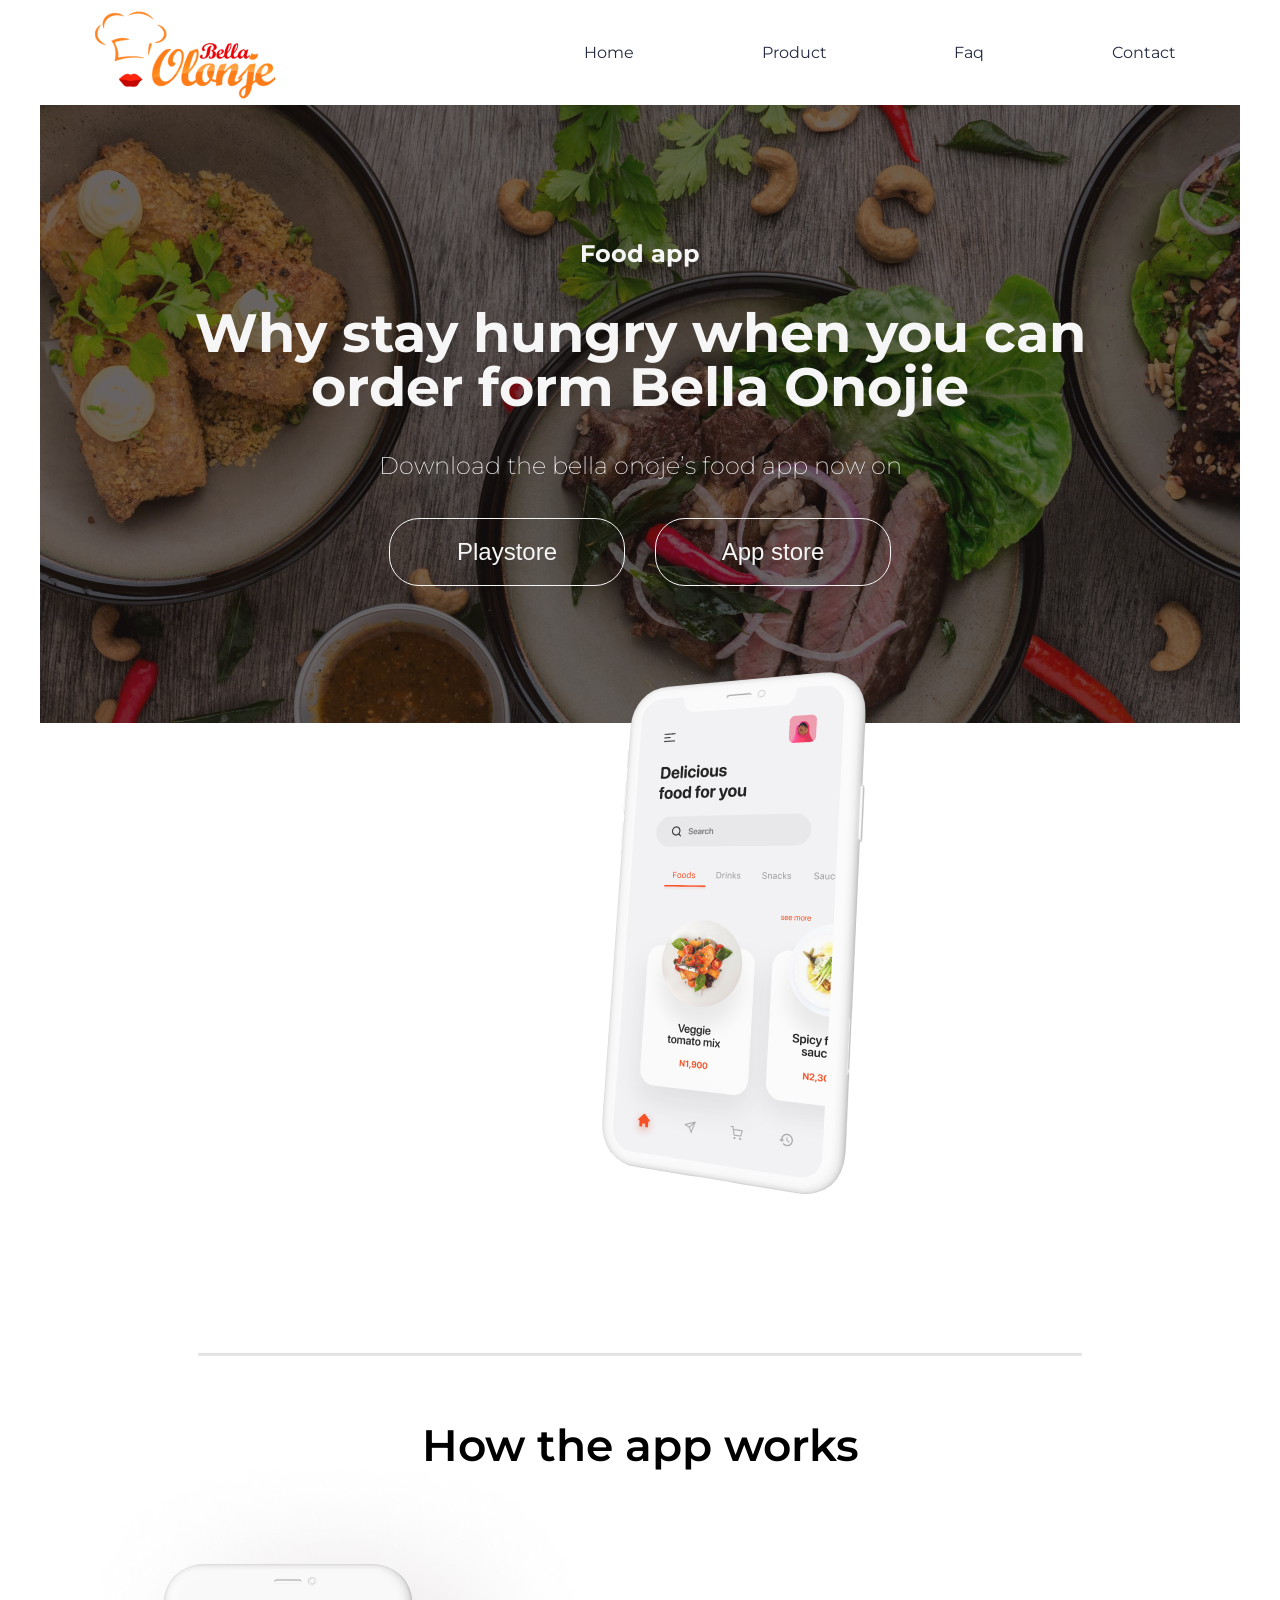
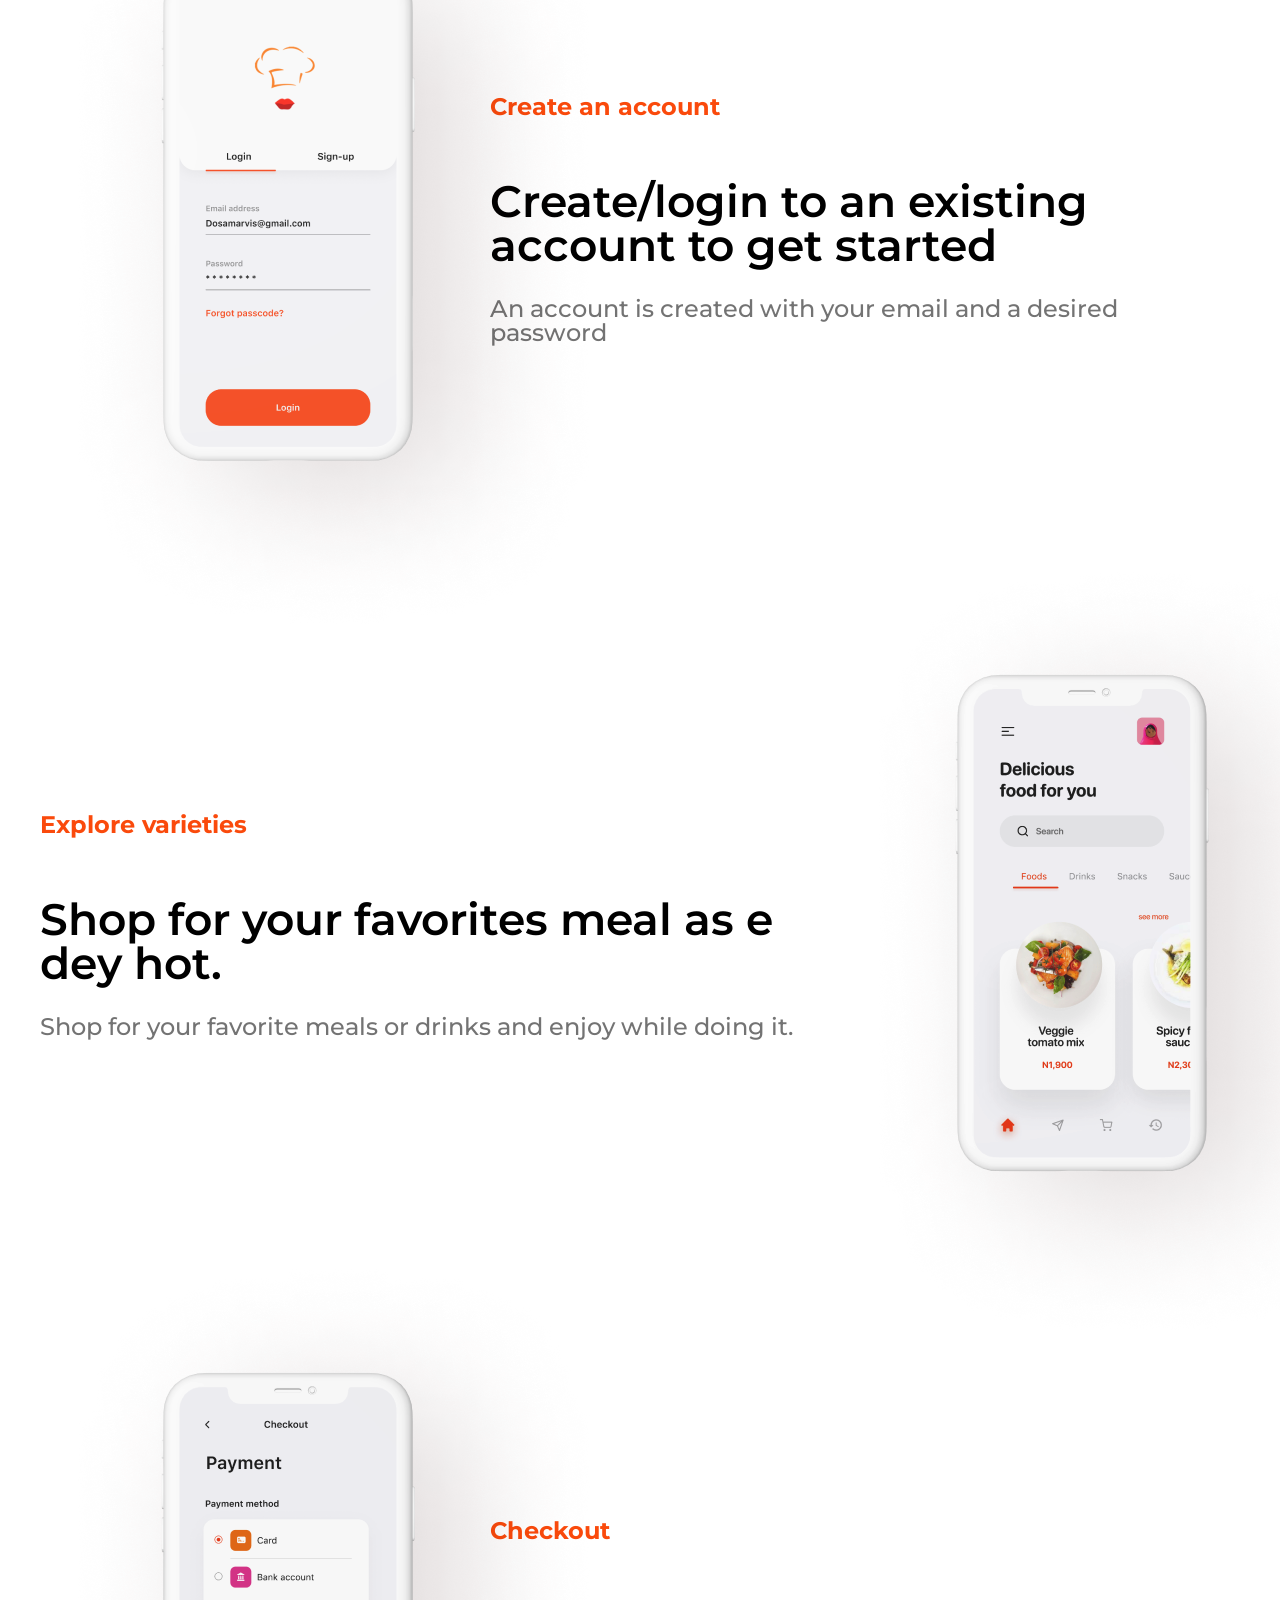
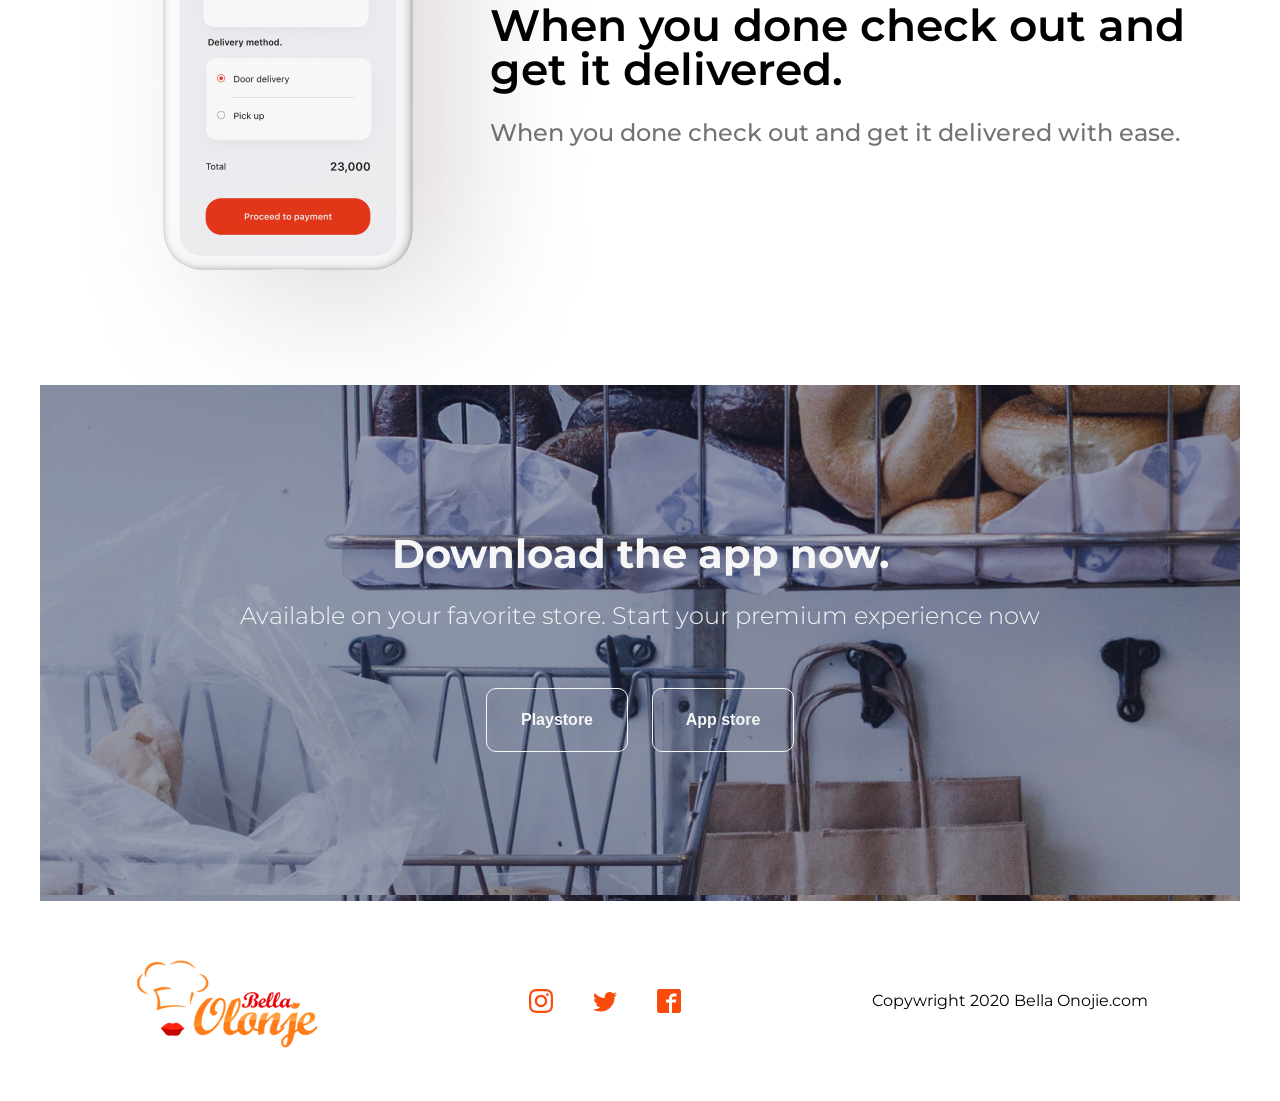
==== index.html @ a819b631 "add index.html" ====
<!DOCTYPE html>
<html lang="en">
  <head>
    <meta charset="UTF-8" />
    <meta name="viewport" content="width=device-width, initial-scale=1.0" />
    <link rel="icon" type="image/svg+xml" href="/b_assets/images/Icon.jpg" />
    <title>Bella Olonge</title>
    <link rel="preconnect" href="https://fonts.googleapis.com" />
    <link rel="preconnect" href="https://fonts.gstatic.com" crossorigin />
    <link
      href="https://fonts.googleapis.com/css2?family=Montserrat:wght@100;200;300;400;500;600&display=swap"
      rel="stylesheet"
    />
    <link rel="stylesheet" href="./b_assets/css/main.css" />
  </head>
  <body>
    <header>
      <div class="header_logo">
        <img src="./b_assets/images/logo.png" alt="" />
      </div>
      <div class="header_nav">
        <a href="./b.html" class="header_nav_link">Home</a>
        <a href="#" class="header_nav_link">Product</a>
        <a href="#" class="header_nav_link">Faq</a>
        <a href="#" class="header_nav_link">Contact</a>
      </div>
    </header>
    <div class="container">
      <section class="hero">
        <div class="hero_img_div">
          <h3 class="hero_h3">Food app</h3>
          <h1 class="hero_h1">
            Why stay hungry when you can order form Bella Onojie
          </h1>
          <h4 class="hero_h4">Download the bella onoje’s food app now on</h4>
          <div class="hero_div_btns">
            <button class="hero_btns">Playstore</button>
            <button class="hero_btns">App store</button>
          </div>
          <div class="div_phone1">
            <img src="./b_assets/images/phone1.png" alt="" />
          </div>
          <div class="div_phone2">
            <img src="/b_assets/images/phone2.png" alt="" />
          </div>
        </div>
      </section>
      <section class="about">
        <div class="image_line">
          <img src="/b_assets/images/line.png" alt="" />
        </div>
        <h2 class="about_h2">How the app works</h2>
        <ul class="about_ul">
          <li class="about_li">
            <div class="about_li_img">
              <img
                src="/b_assets/images/screen1.png"
                alt="Screen"
                class="about_img"
              />
            </div>
            <div class="about_li_text">
              <h3 class="about_h3">Create an account</h3>
              <h2 class="about_h2">
                Create/login to an existing account to get started
              </h2>
              <h4 class="about_h4">
                An account is created with your email and a desired password
              </h4>
            </div>
          </li>
          <li class="about_li">
            <div class="about_li_img">
              <img
                src="/b_assets/images/screen2.png"
                alt="Screen"
                class="about_img"
              />
            </div>
            <div class="about_li_text" style="margin-left: 0">
              <h3 class="about_h3">Explore varieties</h3>
              <h2 class="about_h2">
                Shop for your favorites meal as e dey hot.
              </h2>
              <h4 class="about_h4">
                Shop for your favorite meals or drinks and enjoy while doing it.
              </h4>
            </div>
          </li>
          <li class="about_li">
            <div class="about_li_img">
              <img
                src="/b_assets/images/screen3.png"
                alt="Screen"
                class="about_img"
              />
            </div>
            <div class="about_li_text">
              <h3 class="about_h3">Checkout</h3>
              <h2 class="about_h2">
                When you done check out and get it delivered.
              </h2>
              <h4 class="about_h4">
                When you done check out and get it delivered with ease.
              </h4>
            </div>
          </li>
        </ul>
      </section>
      <section class="download">
        <div class="div_dowload">
          <h2 class="download_h2">Download the app now.</h2>
          <h4 class="download_h4">
            Available on your favorite store. Start your premium experience now
          </h4>
          <div class="download_btns">
            <button class="download_btn">Playstore</button>
            <button class="download_btn">App store</button>
          </div>
        </div>
      </section>
      <footer class="footer">
        <div class="footer_logo">
          <img src="./b_assets/images/logo.png" alt="" />
        </div>
        <div class="footer_links">
          <ul class="list-media">
            <li class="li-media">
              <a href="" class="media-btn">
                <svg class="media-svg" height="24px" width="24px">
                  <use href="b_assets/images/icons.svg#icon-instagram"></use>
                </svg>
              </a>
            </li>
            <li class="li-media">
              <a href="" class="media-btn">
                <svg class="media-svg" height="24px" width="24px">
                  <use href="b_assets/images/icons.svg#icon-twitter"></use>
                </svg>
              </a>
            </li>
            <li class="li-media">
              <a href="" class="media-btn">
                <svg class="media-svg" height="24px" width="24px">
                  <use href="b_assets/images/icons.svg#icon-facebook"></use>
                </svg>
              </a>
            </li>
          </ul>
        </div>
        <div class="footer_info"><p>Copywright 2020 Bella Onojie.com</p></div>
      </footer>
    </div>
  </body>
</html>
---- b_assets/css/main.css ----
html,
body,
div,
span,
applet,
object,
iframe,
h1,
h2,
h3,
h4,
h5,
h6,
p,
blockquote,
pre,
a,
abbr,
acronym,
address,
big,
cite,
code,
del,
dfn,
em,
img,
ins,
kbd,
q,
s,
samp,
small,
strike,
strong,
sub,
sup,
tt,
var,
b,
u,
i,
center,
dl,
dt,
dd,
ol,
ul,
li,
fieldset,
form,
label,
legend,
table,
caption,
tbody,
tfoot,
thead,
tr,
th,
td,
article,
aside,
canvas,
details,
embed,
figure,
figcaption,
footer,
header,
hgroup,
menu,
nav,
output,
ruby,
section,
summary,
time,
mark,
audio,
video {
  margin: 0;
  padding: 0;
  border: 0;
  font-size: 100%;
  vertical-align: baseline;
}
article,
aside,
details,
figcaption,
figure,
footer,
header,
hgroup,
menu,
nav,
section {
  display: block;
}
body {
  line-height: 1;
  font-family: "Montserrat", sans-serif;
}
ol,
ul {
  list-style: none;
}
blockquote,
q {
  quotes: none;
}
blockquote:before,
blockquote:after,
q:before,
q:after {
  content: "";
  content: none;
}
table {
  border-collapse: collapse;
  border-spacing: 0;
}

.container {
  padding: 0 20px 0 20px;
  margin-left: auto;
  margin-right: auto;
  max-width: 1200px;
}

header {
  display: flex;
  flex-direction: row;
  justify-content: space-between;
  margin-left: auto;
  margin-right: auto;
  max-width: 1200px;
}

.header_logo {
  margin: 0 20px 0 50px;
}

.header_nav {
  display: flex;
  flex-direction: row;
  justify-content: space-around;
  align-items: center;
  width: 60%;
}

.header_nav_link {
  text-decoration: none;
  color: #252b42;
  cursor: pointer;
  transition-property: color;
  transition-duration: 250ms;
  transition-timing-function: cubic-bezier(0.4, 0, 0.2, 1);
}

.header_nav_link:hover,
.header_nav_link:focus {
  color: #fa4a0c;
}

.hero {
  position: relative;
}

.hero_img_div {
  max-width: 1200px;
  height: 618px;
  background-image: url(/b_assets/images/hero.png);
  object-fit: contain;
  display: flex;
  flex-direction: column;
  justify-content: center;
  align-items: center;
}

.hero_h3 {
  margin-bottom: 40px;
  font-weight: 700;
  font-size: 24px;
  color: #f6f6f6;
}

.hero_h1 {
  margin-bottom: 40px;
  max-width: 937px;
  text-align: center;
  font-weight: 700;
  font-size: 54px;
  color: #f6f6f6;
}

.hero_h4 {
  font-weight: 200;
  font-size: 24px;
  color: #f6f6f6;
}

.hero_div_btns {
  margin-top: 40px;
  display: flex;
}

.hero_btns {
  width: 236px;
  height: 68px;
  background-color: transparent;
  color: #f6f6f6;
  font-size: 24px;
  font-weight: 500;
  border-radius: 30px;
  border: 1px solid #f6f6f6;
  cursor: pointer;
  z-index: 3;
  transition-property: background-color;
  transition-duration: 250ms;
  transition-timing-function: cubic-bezier(0.4, 0, 0.2, 1);
}

.hero_btns:not(:last-child) {
  margin-right: 30px;
}

.hero_btns:hover,
.hero_btns:focus {
  background-color: #fa4a0c;
  border: 1px solid #fa4a0c;
}

.div_phone1 {
  width: 456px;
  height: 560px;
  position: absolute;
  bottom: -320px;
  left: 100px;
  z-index: 2;
  opacity: 0;
  transition: 1s;
  margin-right: 130px;
}

.hero:hover .div_phone1{
  opacity: 1;
  left: 188px;
}

.div_phone2 {
  width: 456px;
  height: 860px;
  position: absolute;
  bottom: -800px;
  right: 192px;
  z-index: 1;
}

.about {
  margin-top: 620px;
  position: relative;
  display: flex;
  flex-direction: column;
  justify-content: center;
}

.image_line {
  align-self: center;
  margin-left: auto;
  margin-right: auto;
  width: 884px;
  height: 20px;
  top: 0;
  left: 0;
}

.about_h2 {
  margin-top: 60px;
  align-self: center;
  margin-left: auto;
  margin-right: auto;
  font-weight: 600;
  font-size: 44px;
}

.about_ul {
  padding: 0;
}

.about_li {
  display: flex;
  flex-direction: row;
  justify-content: space-around;
  align-items: center;
  height: 706px;
  width: 1200px;
}

.about_li:nth-child(2) {
  display: flex;
  flex-direction: row-reverse;
  align-items: center;
  justify-content: flex-start;
  width: 1200px;
}

.about_li_img {
  position: relative;
  object-fit: cover;
  height: 525px;
  width: 390px;
  margin-bottom: 260px;
  animation-name: aboutPhoneImg;
  animation-duration: 2s;
  animation-timing-function: linear;
  animation-iteration-count: infinite;
  animation-direction: alternate;
}

@keyframes aboutPhoneImg {
  0% {
    top: 0;
  }
  100% {
    top: 50px;
  }
}

.about_li_text {
  flex-grow: 1;
  margin-left: 60px;
}

.about_h3 {
  color: #fa4a0c;
  font-weight: 700;
  font-size: 24px;
}

.about_h4 {
  margin-top: 30px;
  color: #737373;
  font-weight: 500;
  font-size: 24px;
}

.div_dowload {
  max-width: 1200px;
  height: 516px;
  background-image: url(/b_assets/images/dowload.png);
  object-fit: contain;
  display: flex;
  flex-direction: column;
  justify-content: center;
  align-items: center;
}

.download_h2 {
  margin-bottom: 30px;
  color: #f6f6f6;
  font-weight: 700;
  font-size: 40px;
}

.download_h4 {
  margin-bottom: 60px;
  color: #f6f6f6;
  font-weight: 300;
  font-size: 24px;
}

.download_btn {
  width: 142px;
  height: 64px;
  background-color: transparent;
  border-radius: 10px;
  border: 1px solid #f6f6f6;
  color: #f6f6f6;
  font-size: 16px;
  font-weight: 700;
  cursor: pointer;
  transition-property: background-color;
  transition-duration: 250ms;
  transition-timing-function: cubic-bezier(0.4, 0, 0.2, 1);
}

.download_btn:not(:last-child) {
  margin-right: 20px;
}

.download_btn:hover,
.download_btn:focus {
  background-color: #fa4a0c;
  border: 1px solid #fa4a0c;
}

.footer {
  display: flex;
  flex-direction: row;
  justify-content: space-around;
  align-items: center;
  height: 200px;
}

.list-media {
  display: flex;
  flex-direction: row;
  align-items: center;
  justify-content: center;
  padding: 0;
  margin: 0;
}

.li-media {
  height: 40px;
  width: 40px;
}

.li-media:not(:last-child) {
  margin-right: 24px;
}

.media-svg {
  display: block;
  background-position: center;
  background-size: contain;
  border: 0;
  fill: currentColor;
}
.media-btn {
  display: flex;
  align-items: center;
  justify-content: center;
  height: 100%;
  width: 100%;
  border: 0;
  cursor: pointer;
  padding: 0;
  background: rgba(255, 255, 255, 0.1);
  border-radius: 50%;
  color: #fa4a0c;
  transition-property: background-color;
  transition-duration: 250ms;
  transition-timing-function: cubic-bezier(0.4, 0, 0.2, 1);
}

.media-btn:hover,
.media-btn:focus {
  background: #fa4a0c;
  color: #f6f6f6;
}

.svg {
  display: block;
  background-position: center;
  background-size: contain;
  border: 0;
  fill: currentColor;
}
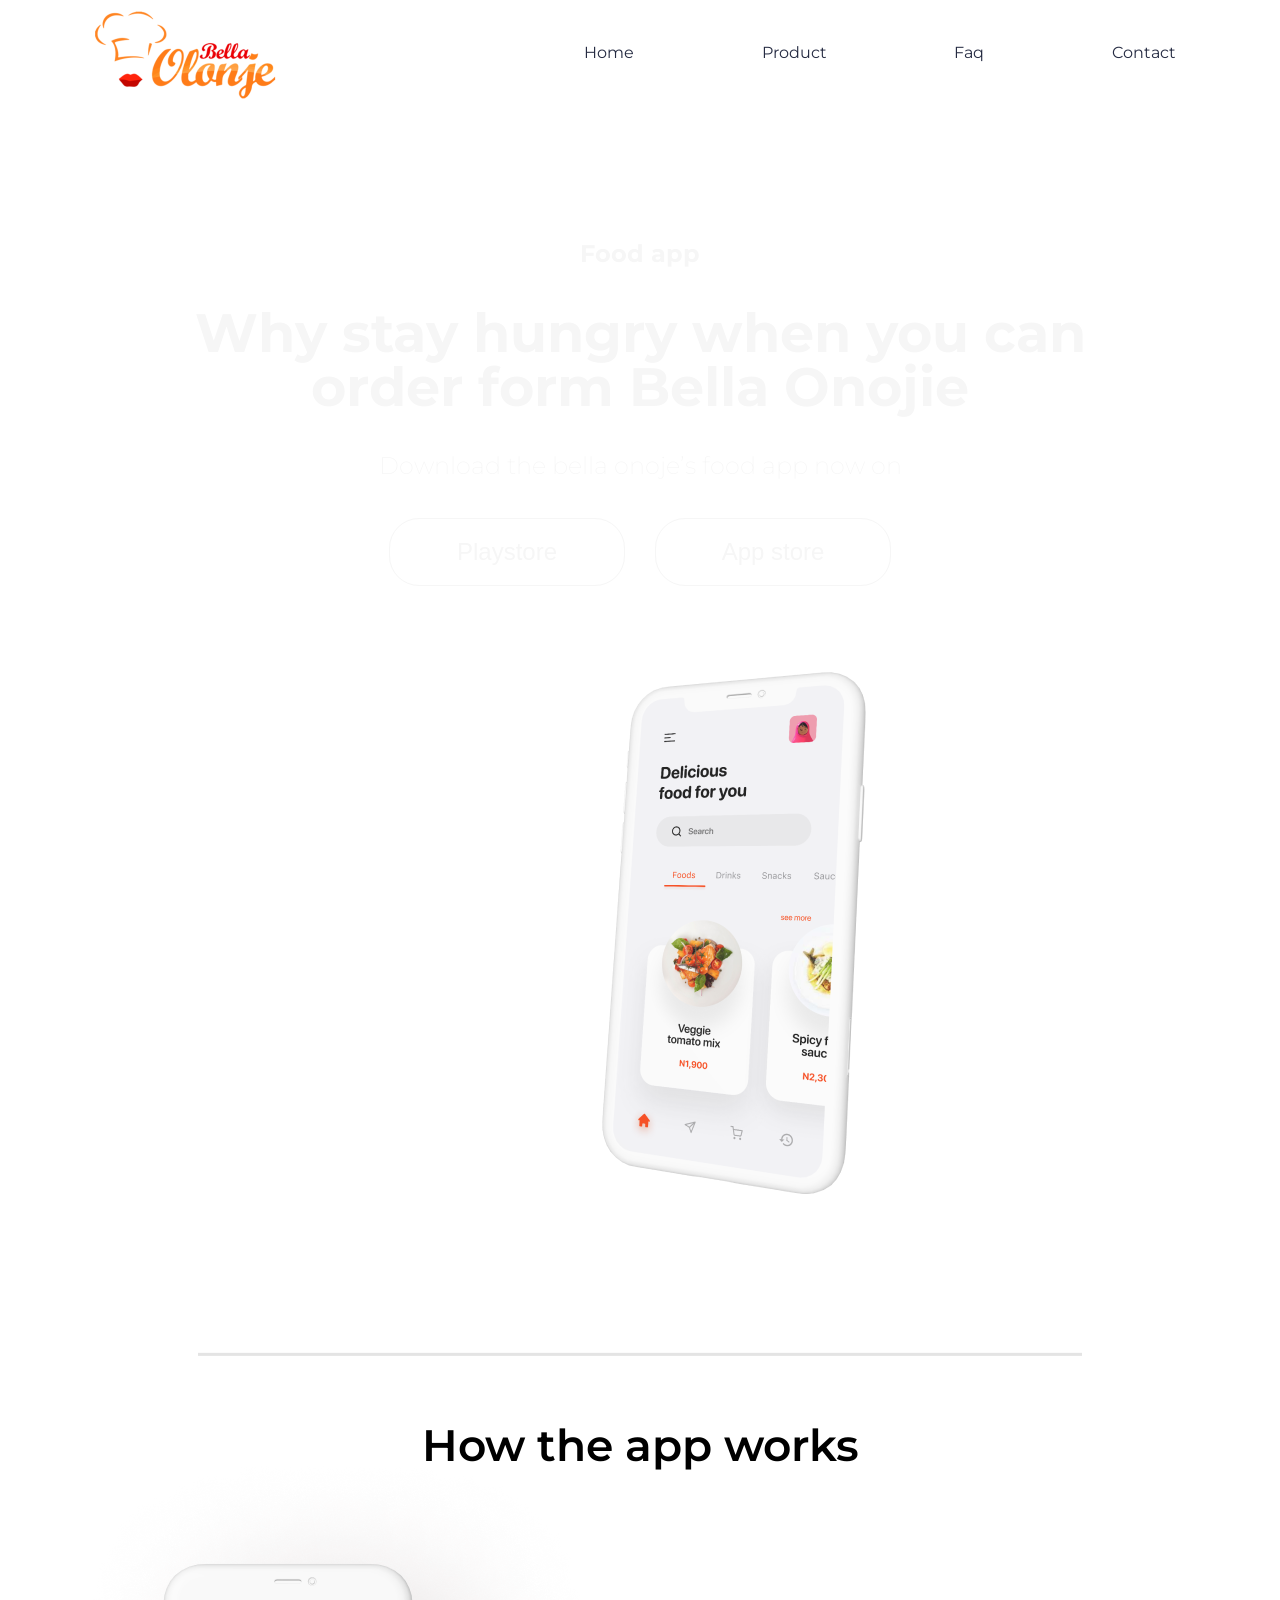
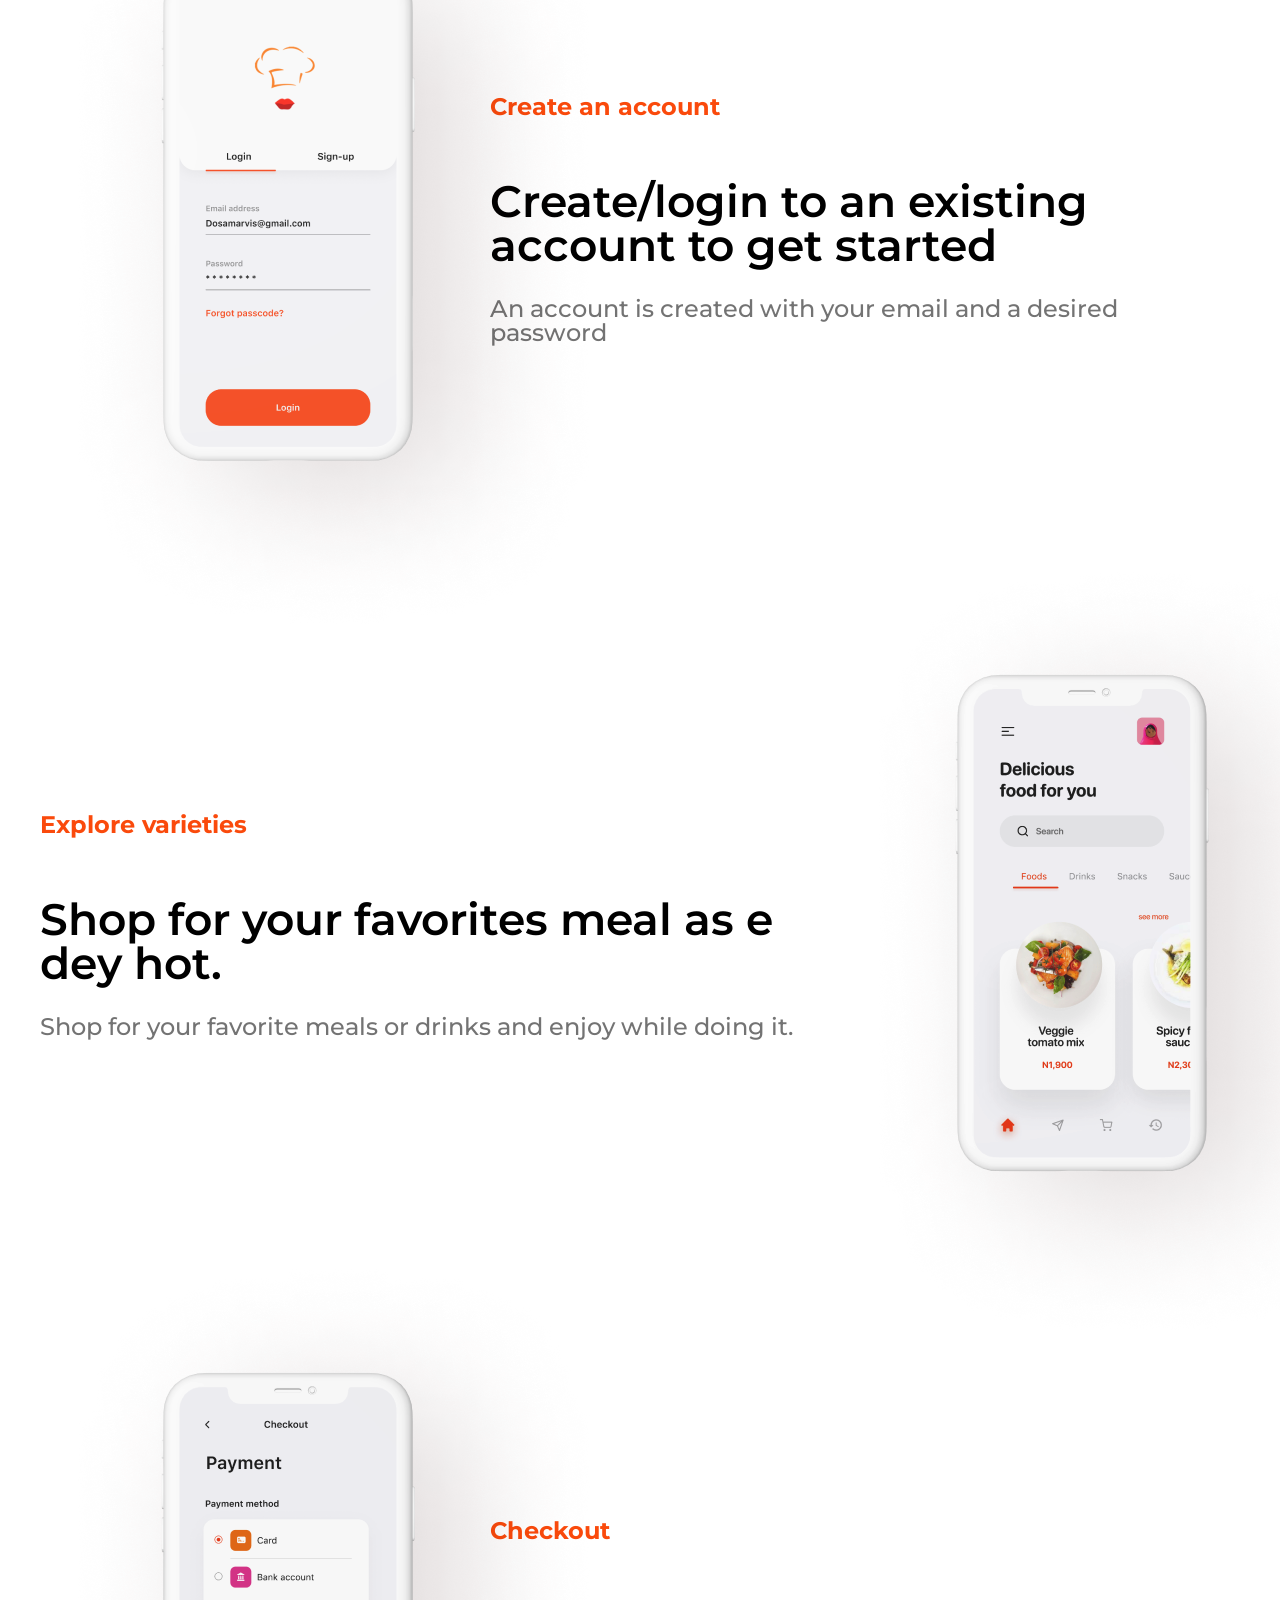
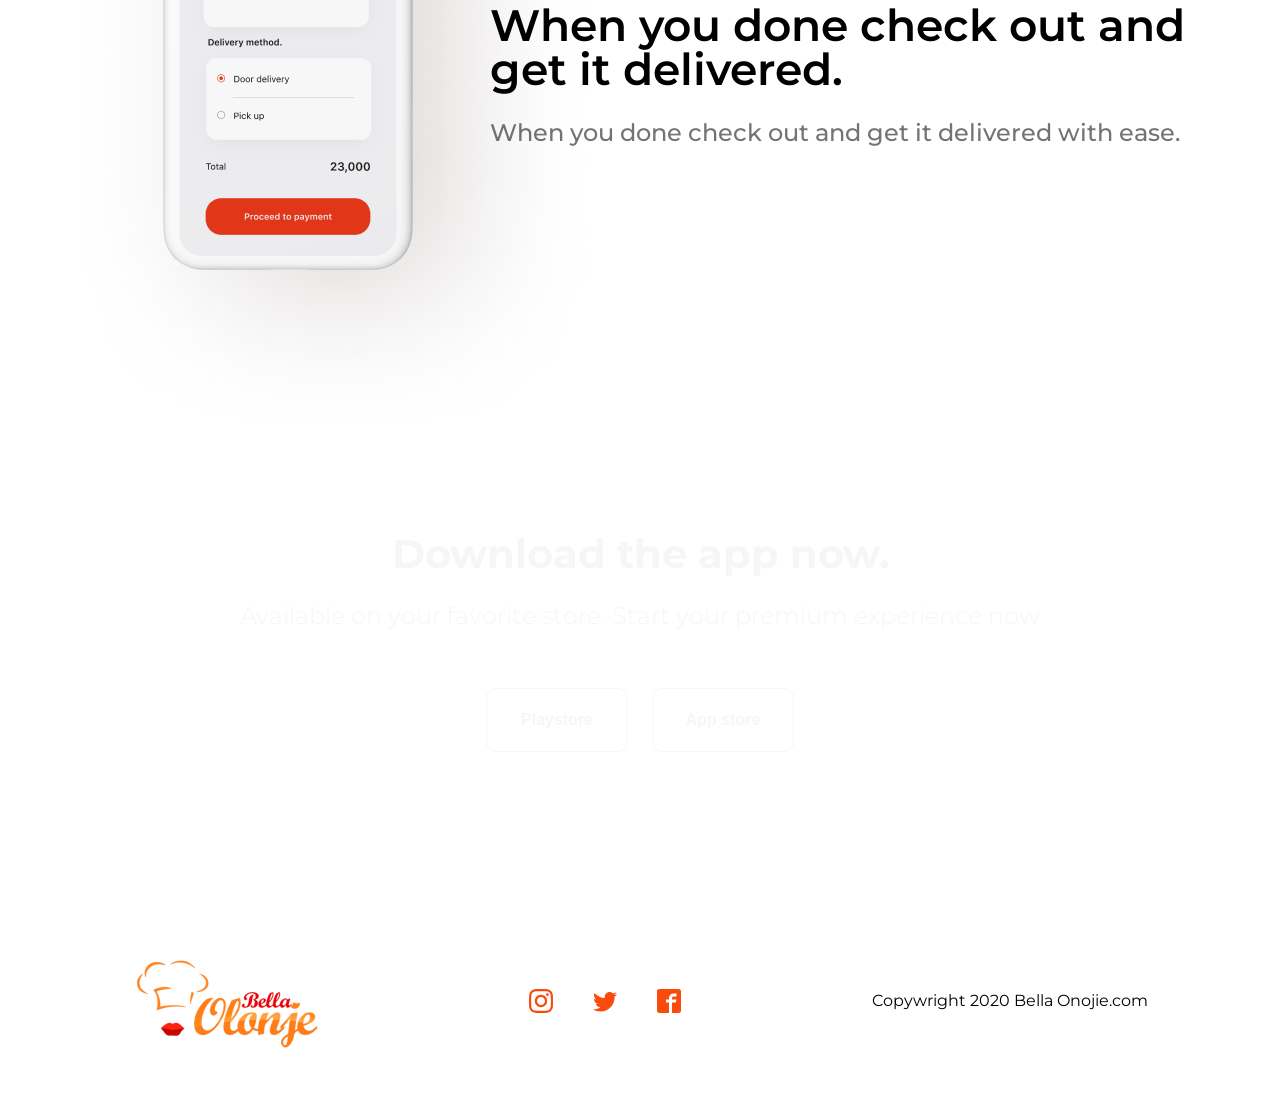
==== commit f7e05141: "little fix paths update paths to images" ====
--- a/index.html
+++ b/index.html
@@ -3,7 +3,7 @@
   <head>
     <meta charset="UTF-8" />
     <meta name="viewport" content="width=device-width, initial-scale=1.0" />
-    <link rel="icon" type="image/svg+xml" href="/b_assets/images/Icon.jpg" />
+    <link rel="icon" type="image/svg+xml" href="./assets/images/Icon.jpg" />
     <title>Bella Olonge</title>
     <link rel="preconnect" href="https://fonts.googleapis.com" />
     <link rel="preconnect" href="https://fonts.gstatic.com" crossorigin />
@@ -11,12 +11,12 @@
       href="https://fonts.googleapis.com/css2?family=Montserrat:wght@100;200;300;400;500;600&display=swap"
       rel="stylesheet"
     />
-    <link rel="stylesheet" href="./b_assets/css/main.css" />
+    <link rel="stylesheet" href="./assets/css/main.css" />
   </head>
   <body>
     <header>
       <div class="header_logo">
-        <img src="./b_assets/images/logo.png" alt="" />
+        <img src="./assets/images/logo.png" alt="" />
       </div>
       <div class="header_nav">
         <a href="./b.html" class="header_nav_link">Home</a>
@@ -38,23 +38,23 @@
             <button class="hero_btns">App store</button>
           </div>
           <div class="div_phone1">
-            <img src="./b_assets/images/phone1.png" alt="" />
+            <img src="./assets/images/phone1.png" alt="" />
           </div>
           <div class="div_phone2">
-            <img src="/b_assets/images/phone2.png" alt="" />
+            <img src="./assets/images/phone2.png" alt="" />
           </div>
         </div>
       </section>
       <section class="about">
         <div class="image_line">
-          <img src="/b_assets/images/line.png" alt="" />
+          <img src="./assets/images/line.png" alt="" />
         </div>
         <h2 class="about_h2">How the app works</h2>
         <ul class="about_ul">
           <li class="about_li">
             <div class="about_li_img">
               <img
-                src="/b_assets/images/screen1.png"
+                src="./assets/images/screen1.png"
                 alt="Screen"
                 class="about_img"
               />
@@ -72,7 +72,7 @@
           <li class="about_li">
             <div class="about_li_img">
               <img
-                src="/b_assets/images/screen2.png"
+                src="./assets/images/screen2.png"
                 alt="Screen"
                 class="about_img"
               />
@@ -90,7 +90,7 @@
           <li class="about_li">
             <div class="about_li_img">
               <img
-                src="/b_assets/images/screen3.png"
+                src="./assets/images/screen3.png"
                 alt="Screen"
                 class="about_img"
               />
@@ -121,28 +121,28 @@
       </section>
       <footer class="footer">
         <div class="footer_logo">
-          <img src="./b_assets/images/logo.png" alt="" />
+          <img src="./assets/images/logo.png" alt="" />
         </div>
         <div class="footer_links">
           <ul class="list-media">
             <li class="li-media">
               <a href="" class="media-btn">
                 <svg class="media-svg" height="24px" width="24px">
-                  <use href="b_assets/images/icons.svg#icon-instagram"></use>
+                  <use href="assets/images/icons.svg#icon-instagram"></use>
                 </svg>
               </a>
             </li>
             <li class="li-media">
               <a href="" class="media-btn">
                 <svg class="media-svg" height="24px" width="24px">
-                  <use href="b_assets/images/icons.svg#icon-twitter"></use>
+                  <use href="assets/images/icons.svg#icon-twitter"></use>
                 </svg>
               </a>
             </li>
             <li class="li-media">
               <a href="" class="media-btn">
                 <svg class="media-svg" height="24px" width="24px">
-                  <use href="b_assets/images/icons.svg#icon-facebook"></use>
+                  <use href="assets/images/icons.svg#icon-facebook"></use>
                 </svg>
               </a>
             </li>
--- a/assets/css/main.css
+++ b/assets/css/main.css
@@ -0,0 +1,461 @@
+html,
+body,
+div,
+span,
+applet,
+object,
+iframe,
+h1,
+h2,
+h3,
+h4,
+h5,
+h6,
+p,
+blockquote,
+pre,
+a,
+abbr,
+acronym,
+address,
+big,
+cite,
+code,
+del,
+dfn,
+em,
+img,
+ins,
+kbd,
+q,
+s,
+samp,
+small,
+strike,
+strong,
+sub,
+sup,
+tt,
+var,
+b,
+u,
+i,
+center,
+dl,
+dt,
+dd,
+ol,
+ul,
+li,
+fieldset,
+form,
+label,
+legend,
+table,
+caption,
+tbody,
+tfoot,
+thead,
+tr,
+th,
+td,
+article,
+aside,
+canvas,
+details,
+embed,
+figure,
+figcaption,
+footer,
+header,
+hgroup,
+menu,
+nav,
+output,
+ruby,
+section,
+summary,
+time,
+mark,
+audio,
+video {
+  margin: 0;
+  padding: 0;
+  border: 0;
+  font-size: 100%;
+  vertical-align: baseline;
+}
+article,
+aside,
+details,
+figcaption,
+figure,
+footer,
+header,
+hgroup,
+menu,
+nav,
+section {
+  display: block;
+}
+body {
+  line-height: 1;
+  font-family: "Montserrat", sans-serif;
+}
+ol,
+ul {
+  list-style: none;
+}
+blockquote,
+q {
+  quotes: none;
+}
+blockquote:before,
+blockquote:after,
+q:before,
+q:after {
+  content: "";
+  content: none;
+}
+table {
+  border-collapse: collapse;
+  border-spacing: 0;
+}
+
+.container {
+  padding: 0 20px 0 20px;
+  margin-left: auto;
+  margin-right: auto;
+  max-width: 1200px;
+}
+
+header {
+  display: flex;
+  flex-direction: row;
+  justify-content: space-between;
+  margin-left: auto;
+  margin-right: auto;
+  max-width: 1200px;
+}
+
+.header_logo {
+  margin: 0 20px 0 50px;
+}
+
+.header_nav {
+  display: flex;
+  flex-direction: row;
+  justify-content: space-around;
+  align-items: center;
+  width: 60%;
+}
+
+.header_nav_link {
+  text-decoration: none;
+  color: #252b42;
+  cursor: pointer;
+  transition-property: color;
+  transition-duration: 250ms;
+  transition-timing-function: cubic-bezier(0.4, 0, 0.2, 1);
+}
+
+.header_nav_link:hover,
+.header_nav_link:focus {
+  color: #fa4a0c;
+}
+
+.hero {
+  position: relative;
+}
+
+.hero_img_div {
+  max-width: 1200px;
+  height: 618px;
+  background-image: url(./b_assets/images/hero.png);
+  object-fit: contain;
+  display: flex;
+  flex-direction: column;
+  justify-content: center;
+  align-items: center;
+}
+
+.hero_h3 {
+  margin-bottom: 40px;
+  font-weight: 700;
+  font-size: 24px;
+  color: #f6f6f6;
+}
+
+.hero_h1 {
+  margin-bottom: 40px;
+  max-width: 937px;
+  text-align: center;
+  font-weight: 700;
+  font-size: 54px;
+  color: #f6f6f6;
+}
+
+.hero_h4 {
+  font-weight: 200;
+  font-size: 24px;
+  color: #f6f6f6;
+}
+
+.hero_div_btns {
+  margin-top: 40px;
+  display: flex;
+}
+
+.hero_btns {
+  width: 236px;
+  height: 68px;
+  background-color: transparent;
+  color: #f6f6f6;
+  font-size: 24px;
+  font-weight: 500;
+  border-radius: 30px;
+  border: 1px solid #f6f6f6;
+  cursor: pointer;
+  z-index: 3;
+  transition-property: background-color;
+  transition-duration: 250ms;
+  transition-timing-function: cubic-bezier(0.4, 0, 0.2, 1);
+}
+
+.hero_btns:not(:last-child) {
+  margin-right: 30px;
+}
+
+.hero_btns:hover,
+.hero_btns:focus {
+  background-color: #fa4a0c;
+  border: 1px solid #fa4a0c;
+}
+
+.div_phone1 {
+  width: 456px;
+  height: 560px;
+  position: absolute;
+  bottom: -320px;
+  left: 100px;
+  z-index: 2;
+  opacity: 0;
+  transition: 1s;
+  margin-right: 130px;
+}
+
+.hero:hover .div_phone1{
+  opacity: 1;
+  left: 188px;
+}
+
+.div_phone2 {
+  width: 456px;
+  height: 860px;
+  position: absolute;
+  bottom: -800px;
+  right: 192px;
+  z-index: 1;
+}
+
+.about {
+  margin-top: 620px;
+  position: relative;
+  display: flex;
+  flex-direction: column;
+  justify-content: center;
+}
+
+.image_line {
+  align-self: center;
+  margin-left: auto;
+  margin-right: auto;
+  width: 884px;
+  height: 20px;
+  top: 0;
+  left: 0;
+}
+
+.about_h2 {
+  margin-top: 60px;
+  align-self: center;
+  margin-left: auto;
+  margin-right: auto;
+  font-weight: 600;
+  font-size: 44px;
+}
+
+.about_ul {
+  padding: 0;
+}
+
+.about_li {
+  display: flex;
+  flex-direction: row;
+  justify-content: space-around;
+  align-items: center;
+  height: 706px;
+  width: 1200px;
+}
+
+.about_li:nth-child(2) {
+  display: flex;
+  flex-direction: row-reverse;
+  align-items: center;
+  justify-content: flex-start;
+  width: 1200px;
+}
+
+.about_li_img {
+  position: relative;
+  object-fit: cover;
+  height: 525px;
+  width: 390px;
+  margin-bottom: 260px;
+  animation-name: aboutPhoneImg;
+  animation-duration: 2s;
+  animation-timing-function: linear;
+  animation-iteration-count: infinite;
+  animation-direction: alternate;
+}
+
+@keyframes aboutPhoneImg {
+  0% {
+    top: 0;
+  }
+  100% {
+    top: 50px;
+  }
+}
+
+.about_li_text {
+  flex-grow: 1;
+  margin-left: 60px;
+}
+
+.about_h3 {
+  color: #fa4a0c;
+  font-weight: 700;
+  font-size: 24px;
+}
+
+.about_h4 {
+  margin-top: 30px;
+  color: #737373;
+  font-weight: 500;
+  font-size: 24px;
+}
+
+.div_dowload {
+  max-width: 1200px;
+  height: 516px;
+  background-image: url(./b_assets/images/dowload.png);
+  object-fit: contain;
+  display: flex;
+  flex-direction: column;
+  justify-content: center;
+  align-items: center;
+}
+
+.download_h2 {
+  margin-bottom: 30px;
+  color: #f6f6f6;
+  font-weight: 700;
+  font-size: 40px;
+}
+
+.download_h4 {
+  margin-bottom: 60px;
+  color: #f6f6f6;
+  font-weight: 300;
+  font-size: 24px;
+}
+
+.download_btn {
+  width: 142px;
+  height: 64px;
+  background-color: transparent;
+  border-radius: 10px;
+  border: 1px solid #f6f6f6;
+  color: #f6f6f6;
+  font-size: 16px;
+  font-weight: 700;
+  cursor: pointer;
+  transition-property: background-color;
+  transition-duration: 250ms;
+  transition-timing-function: cubic-bezier(0.4, 0, 0.2, 1);
+}
+
+.download_btn:not(:last-child) {
+  margin-right: 20px;
+}
+
+.download_btn:hover,
+.download_btn:focus {
+  background-color: #fa4a0c;
+  border: 1px solid #fa4a0c;
+}
+
+.footer {
+  display: flex;
+  flex-direction: row;
+  justify-content: space-around;
+  align-items: center;
+  height: 200px;
+}
+
+.list-media {
+  display: flex;
+  flex-direction: row;
+  align-items: center;
+  justify-content: center;
+  padding: 0;
+  margin: 0;
+}
+
+.li-media {
+  height: 40px;
+  width: 40px;
+}
+
+.li-media:not(:last-child) {
+  margin-right: 24px;
+}
+
+.media-svg {
+  display: block;
+  background-position: center;
+  background-size: contain;
+  border: 0;
+  fill: currentColor;
+}
+.media-btn {
+  display: flex;
+  align-items: center;
+  justify-content: center;
+  height: 100%;
+  width: 100%;
+  border: 0;
+  cursor: pointer;
+  padding: 0;
+  background: rgba(255, 255, 255, 0.1);
+  border-radius: 50%;
+  color: #fa4a0c;
+  transition-property: background-color;
+  transition-duration: 250ms;
+  transition-timing-function: cubic-bezier(0.4, 0, 0.2, 1);
+}
+
+.media-btn:hover,
+.media-btn:focus {
+  background: #fa4a0c;
+  color: #f6f6f6;
+}
+
+.svg {
+  display: block;
+  background-position: center;
+  background-size: contain;
+  border: 0;
+  fill: currentColor;
+}
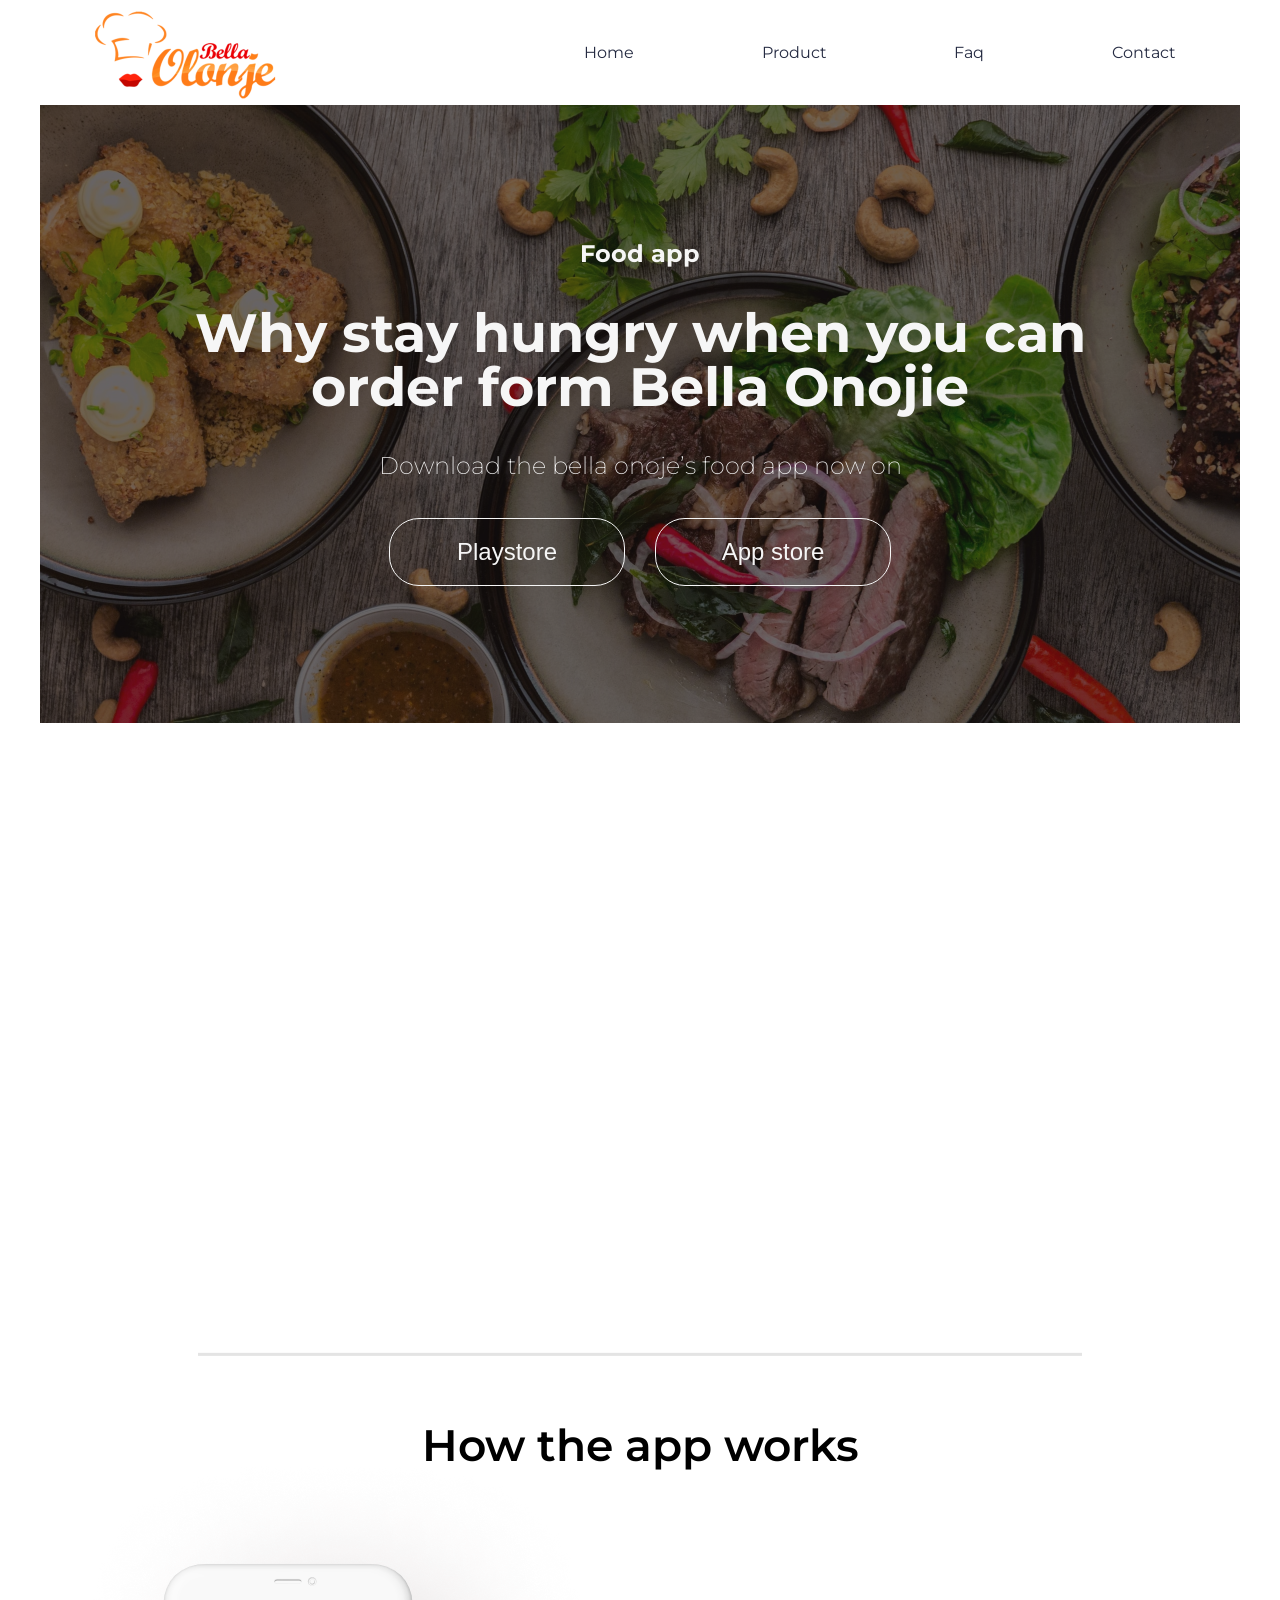
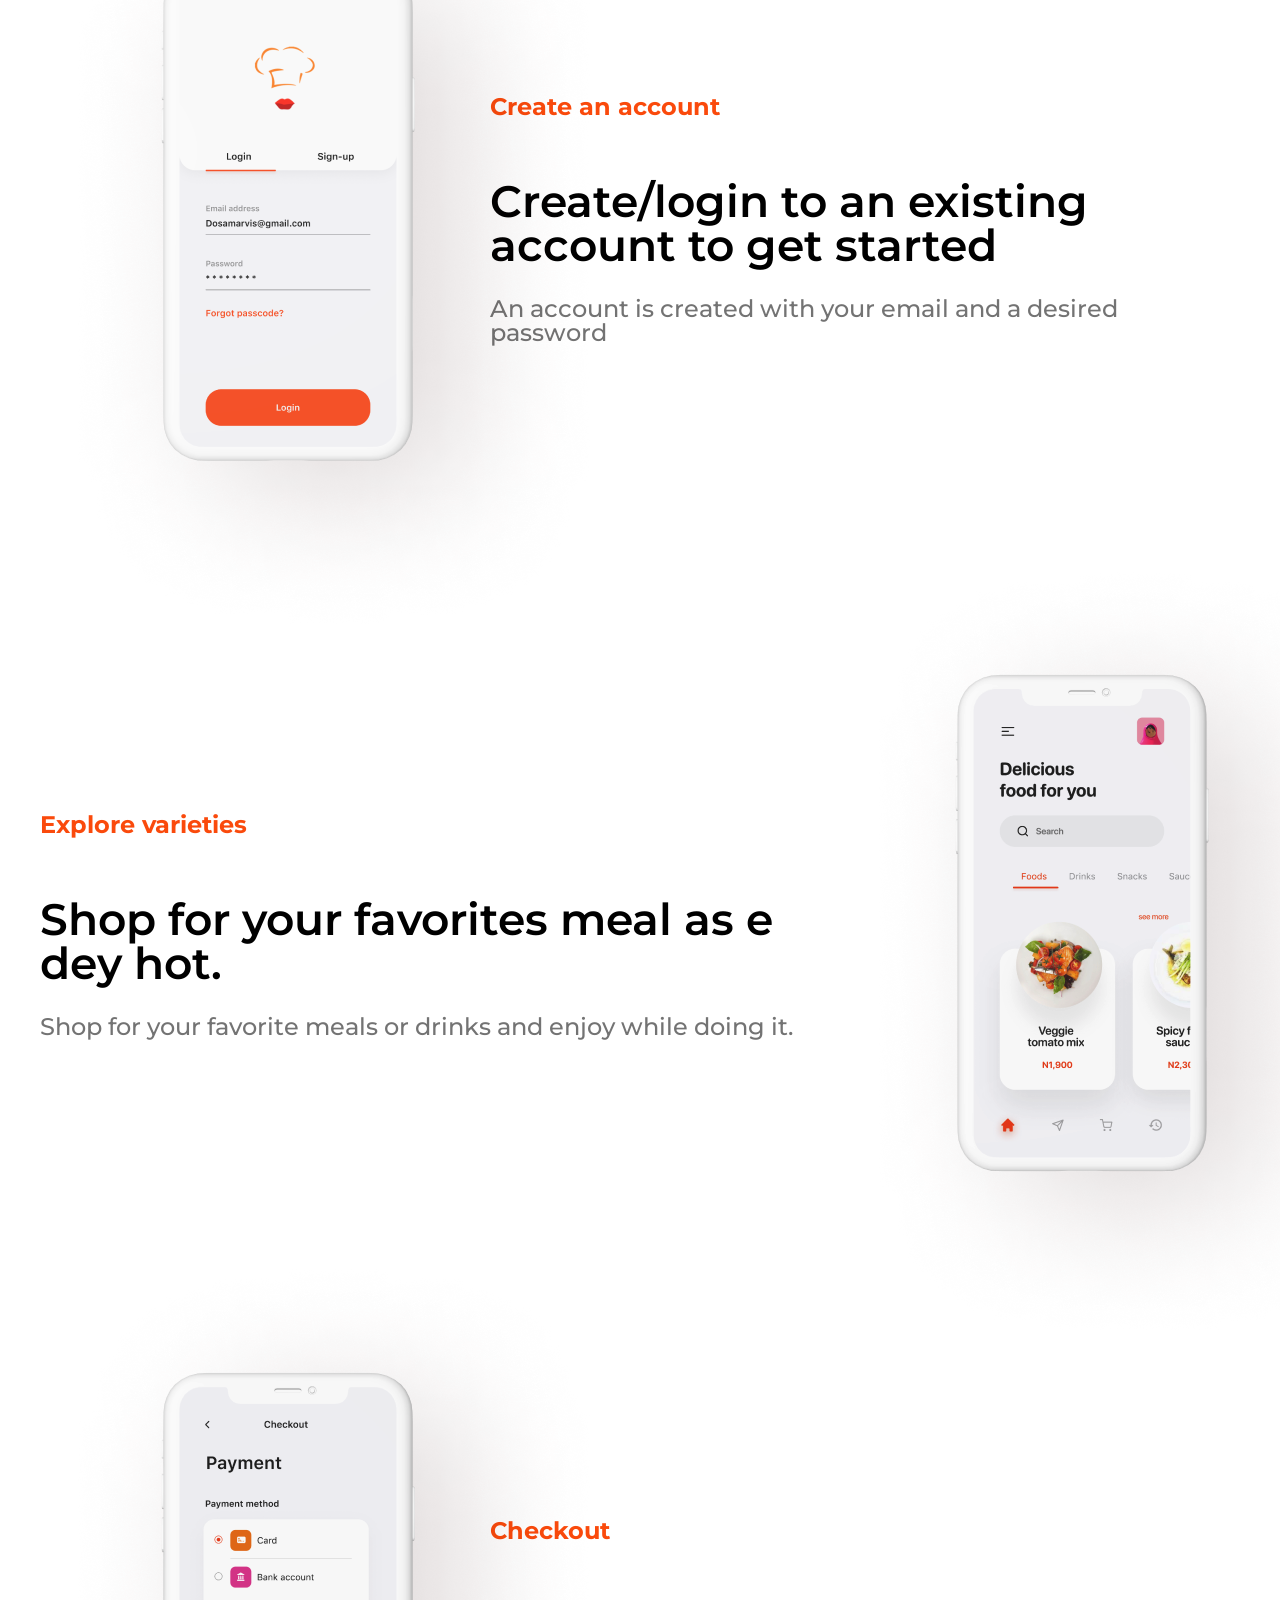
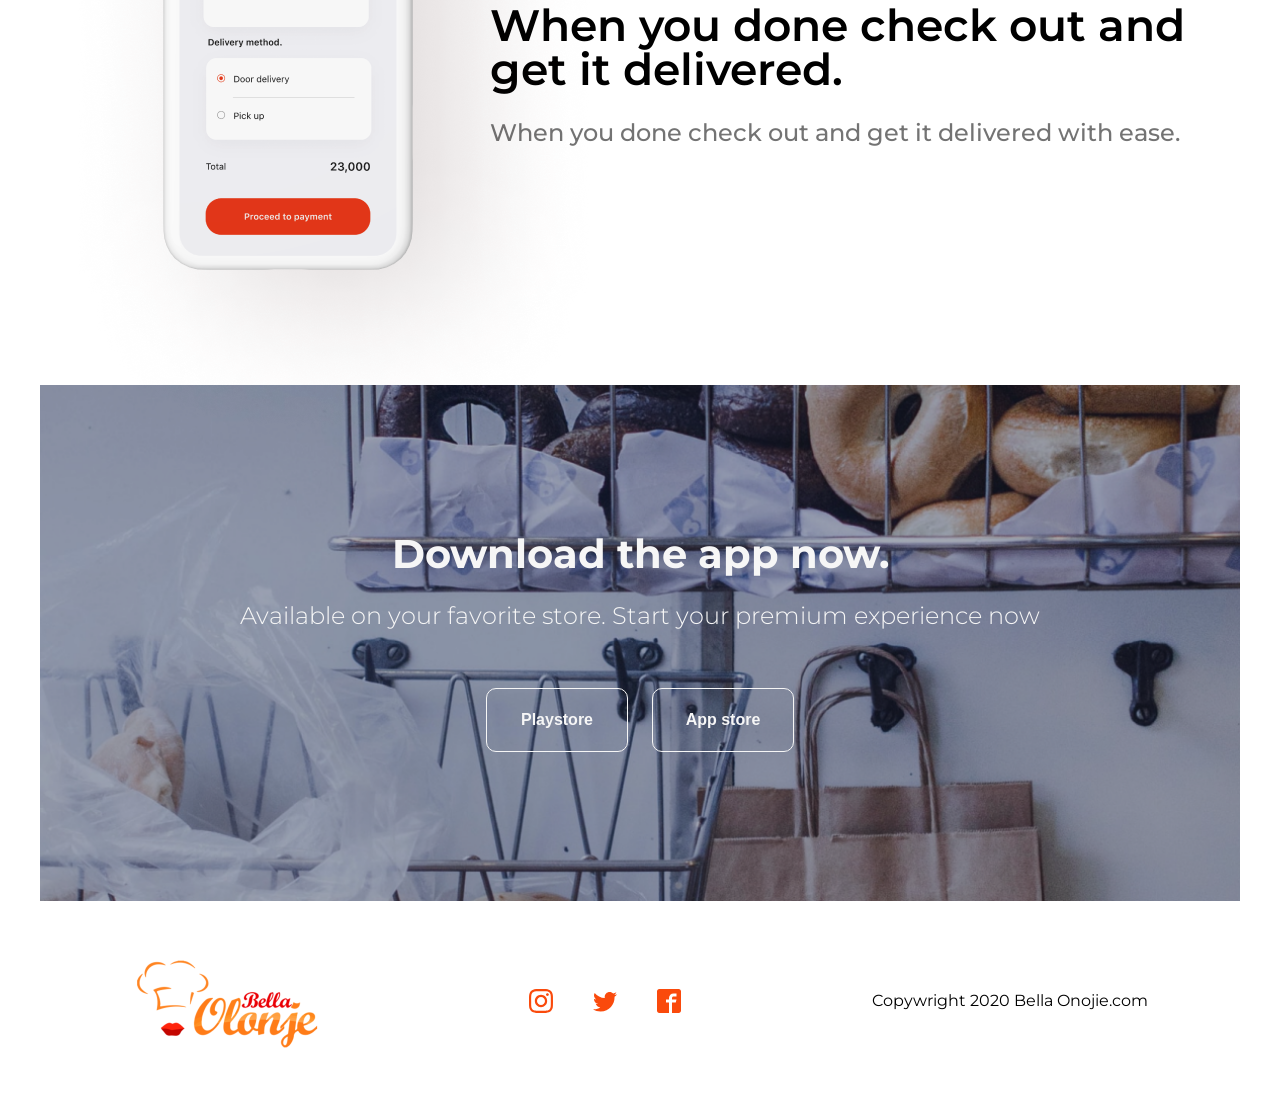
==== commit c5fd9984: "to do a tablet version for a 768px and more screen" ====
--- a/index.html
+++ b/index.html
@@ -74,7 +74,7 @@
               <img
                 src="./assets/images/screen2.png"
                 alt="Screen"
-                class="about_img"
+                class="about_img about_img_2"
               />
             </div>
             <div class="about_li_text" style="margin-left: 0">
--- a/assets/css/main.css
+++ b/assets/css/main.css
@@ -169,10 +169,10 @@
 }
 
 .hero_img_div {
-  max-width: 1200px;
+  max-width: 2200px;
   height: 618px;
-  background-image: url(./b_assets/images/hero.png);
-  object-fit: contain;
+  background-image: url(../images/hero.png);
+  background-size: cover;
   display: flex;
   flex-direction: column;
   justify-content: center;
@@ -241,10 +241,9 @@
   z-index: 2;
   opacity: 0;
   transition: 1s;
-  margin-right: 130px;
-}
-
-.hero:hover .div_phone1{
+}
+
+.hero:hover .div_phone1 {
   opacity: 1;
   left: 188px;
 }
@@ -254,8 +253,15 @@
   height: 860px;
   position: absolute;
   bottom: -800px;
+  right: 102px;
+  z-index: 1;
+  opacity: 0;
+  transition: 1s;
+}
+
+.hero:hover .div_phone2 {
+  opacity: 1;
   right: 192px;
-  z-index: 1;
 }
 
 .about {
@@ -264,16 +270,6 @@
   display: flex;
   flex-direction: column;
   justify-content: center;
-}
-
-.image_line {
-  align-self: center;
-  margin-left: auto;
-  margin-right: auto;
-  width: 884px;
-  height: 20px;
-  top: 0;
-  left: 0;
 }
 
 .about_h2 {
@@ -295,7 +291,7 @@
   justify-content: space-around;
   align-items: center;
   height: 706px;
-  width: 1200px;
+  width: 2200px;
 }
 
 .about_li:nth-child(2) {
@@ -303,7 +299,7 @@
   flex-direction: row-reverse;
   align-items: center;
   justify-content: flex-start;
-  width: 1200px;
+  width: 2200px;
 }
 
 .about_li_img {
@@ -311,10 +307,9 @@
   object-fit: cover;
   height: 525px;
   width: 390px;
-  margin-bottom: 260px;
   animation-name: aboutPhoneImg;
   animation-duration: 2s;
-  animation-timing-function: linear;
+  animation-timing-function: ease-out;
   animation-iteration-count: infinite;
   animation-direction: alternate;
 }
@@ -322,9 +317,30 @@
 @keyframes aboutPhoneImg {
   0% {
     top: 0;
+    transform: rotate(-2deg);
   }
   100% {
-    top: 50px;
+    top: 30px;
+    transform: rotate(2deg);
+  }
+}
+
+.about_img_2 {
+  animation-name: aboutPhoneImg2;
+  animation-duration: 3s;
+  animation-timing-function: ease-in;
+  animation-iteration-count: infinite;
+  animation-direction: alternate;
+}
+
+@keyframes aboutPhoneImg2 {
+  0% {
+    top: 0;
+    transform: rotate(5deg);
+  }
+  100% {
+    top: 30px;
+    transform: rotate(-5deg);
   }
 }
 
@@ -349,8 +365,8 @@
 .div_dowload {
   max-width: 1200px;
   height: 516px;
-  background-image: url(./b_assets/images/dowload.png);
-  object-fit: contain;
+  background-image: url(../images/dowload.png);
+  background-size: cover;
   display: flex;
   flex-direction: column;
   justify-content: center;
@@ -429,6 +445,7 @@
   border: 0;
   fill: currentColor;
 }
+
 .media-btn {
   display: flex;
   align-items: center;
@@ -459,3 +476,324 @@
   border: 0;
   fill: currentColor;
 }
+
+@media (min-width: 768px) and (max-width: 1200px) {
+  .container {
+    max-width: 768px;
+  }
+  header {
+    max-width: 768px;
+    height: 60px;
+  }
+  .header_logo {
+    margin: 5px 20px 5px 50px;
+  }
+  .header_logo > img {
+    max-width: 100px;
+  }
+  .header_nav_link {
+    font-size: 12px;
+  }
+  .hero_img_div {
+    max-width: 768px;
+    height: 418px;
+  }
+  .hero_h1 {
+    margin-bottom: 20px;
+    max-width: 637px;
+    font-weight: 700;
+    font-size: 38px;
+  }
+  .hero_h3 {
+    margin-bottom: 20px;
+    font-weight: 500;
+    font-size: 22px;
+  }
+  .hero_h4 {
+    font-weight: 200;
+    font-size: 16px;
+  }
+  .hero_btns {
+    width: 136px;
+    height: 48px;
+    font-size: 20px;
+    font-weight: 500;
+  }
+  .image_line {
+    display: none;
+  }
+  .about {
+    margin-top: 530px;
+    max-width: 768px;
+  }
+  .about_h2 {
+    margin-top: 0;
+  }
+  .about_ul {
+    max-width: 768px;
+  }
+  .about_li {
+    max-width: 768px;
+  }
+  .about_li:nth-child(2) {
+    max-width: 768px;
+  }
+  .about_li_text {
+    margin-left: 60px;
+  }
+  .div_phone1 {
+    width: 256px;
+    height: 460px;
+    bottom: -280px;
+    left: 0;
+  }
+  .div_phone1 > img {
+    width: 486px;
+    height: 760px;
+  }
+  .hero:hover .div_phone1 {
+    left: 66px;
+  }
+  .div_phone2 {
+    width: 246px;
+    height: 660px;
+    bottom: -630px;
+    right: 2px;
+  }
+  .div_phone2 > img {
+    width: 226px;
+    height: 460px;
+  }
+  .hero:hover .div_phone2 {
+    right: 120px;
+  }
+  .about_h2 {
+    font-weight: 700;
+    font-size: 28px;
+  }
+  .about_ul {
+    margin-bottom: 40px;
+  }
+  .about_li {
+    display: flex;
+    flex-direction: column;
+    align-items: center;
+    height: 100%;
+    max-width: 768px;
+  }
+  .about_li:nth-child(2) {
+    display: flex;
+    flex-direction: column;
+    align-items: center;
+    justify-content: flex-start;
+    max-width: 768px;
+    height: 100%;
+  }
+  .about_li_text {
+    margin-left: 0;
+    text-align: center;
+    max-width: 480px;
+    max-height: 100px;
+  }
+  .about_li_img {
+    margin-left: 40px;
+    height: 385px;
+    width: 290px;
+  }
+  .about_h3 {
+    margin-bottom: 8px;
+    font-weight: 500;
+    font-size: 16px;
+  }
+  .about_h4 {
+    margin-top: 10px;
+    font-weight: 300;
+    font-size: 14px;
+  }
+  .about_li_img > img {
+    height: 385px;
+    width: 290px;
+  }
+  .div_dowload {
+    height: 418px;
+  }
+  .download_h2 {
+    margin-bottom: 20px;
+    font-weight: 700;
+    font-size: 28px;
+  }
+  .download_h4 {
+    margin-bottom: 60px;
+    font-weight: 300;
+    font-size: 16px;
+  }
+  .download_btn {
+    width: 92px;
+    height: 44px;
+    font-size: 12px;
+    font-weight: 500;
+  }
+  .footer_logo > img {
+    max-width: 130px;
+  }
+  .footer_info {
+    font-size: 12px;
+  }
+}
+
+@media (min-width: 1200px) {
+  header {
+    max-width: 1200px;
+  }
+  .hero_img_div {
+    max-width: 1200px;
+    height: 618px;
+  }
+  .about_li {
+    max-width: 1200px;
+  }
+  .about_li:nth-child(2) {
+    max-width: 1200px;
+  }
+  .about_li_text {
+    margin-left: 60px;
+  }
+  .div_phone1 {
+    bottom: -320px;
+    left: 100px;
+  }
+  .hero:hover .div_phone1 {
+    left: 188px;
+  }
+  .div_phone2 {
+    bottom: -800px;
+    right: 102px;
+  }
+  .hero:hover .div_phone2 {
+    right: 192px;
+  }
+  .div_dowload {
+    max-width: 1200px;
+    height: 516px;
+  }
+  .image_line {
+    align-self: center;
+    margin-left: auto;
+    margin-right: auto;
+    max-width: 884px;
+    height: 20px;
+    top: 0;
+    left: 0;
+  }
+  .about_li {
+    display: flex;
+    flex-direction: row;
+    justify-content: space-around;
+    align-items: center;
+    height: 706px;
+    max-width: 1200px;
+  }
+  .about_li:nth-child(2) {
+    display: flex;
+    flex-direction: row-reverse;
+    align-items: center;
+    justify-content: flex-start;
+    max-width: 1200px;
+  }
+  .about_li_img {
+    margin-bottom: 260px;
+  }
+  .about_h3 {
+    font-weight: 700;
+    font-size: 24px;
+  }
+  .about_h4 {
+    margin-top: 30px;
+    font-weight: 500;
+    font-size: 24px;
+  }
+}
+
+@media (min-width: 2200px) {
+  .container {
+    max-width: 2200px;
+  }
+  header {
+    max-width: 2200px;
+  }
+  .hero_img_div {
+    max-width: 2200px;
+    height: 618px;
+  }
+  .about_li {
+    max-width: 2200px;
+  }
+  .about_li:nth-child(2) {
+    max-width: 2200px;
+  }
+  .about_li_img {
+    height: 525px;
+    max-width: 390px;
+    margin-bottom: 260px;
+  }
+  .about_li_text {
+    margin-left: 560px;
+  }
+  .div_phone1 {
+    bottom: -320px;
+    left: 100px;
+  }
+  .hero:hover .div_phone1 {
+    left: 688px;
+  }
+  .div_phone2 {
+    bottom: -800px;
+    right: 102px;
+  }
+  .hero:hover .div_phone2 {
+    right: 692px;
+  }
+  .div_dowload {
+    max-width: 2200px;
+    height: 516px;
+  }
+  .image_line {
+    align-self: center;
+    margin-left: auto;
+    margin-right: auto;
+    max-width: 884px;
+    height: 20px;
+    top: 0;
+    left: 0;
+  }
+  .about_li {
+    display: flex;
+    flex-direction: row;
+    justify-content: space-around;
+    align-items: center;
+    height: 706px;
+    max-width: 2200px;
+  }
+  .about_li:nth-child(2) {
+    display: flex;
+    flex-direction: row-reverse;
+    align-items: center;
+    justify-content: flex-start;
+    max-width: 2200px;
+  }
+  .about_li_img {
+    margin-bottom: 260px;
+  }
+  .about_li_img {
+    margin-bottom: 260px;
+  }
+  .about_h3 {
+    font-weight: 700;
+    font-size: 24px;
+  }
+  .about_h4 {
+    margin-top: 30px;
+    font-weight: 500;
+    font-size: 24px;
+  }
+}
